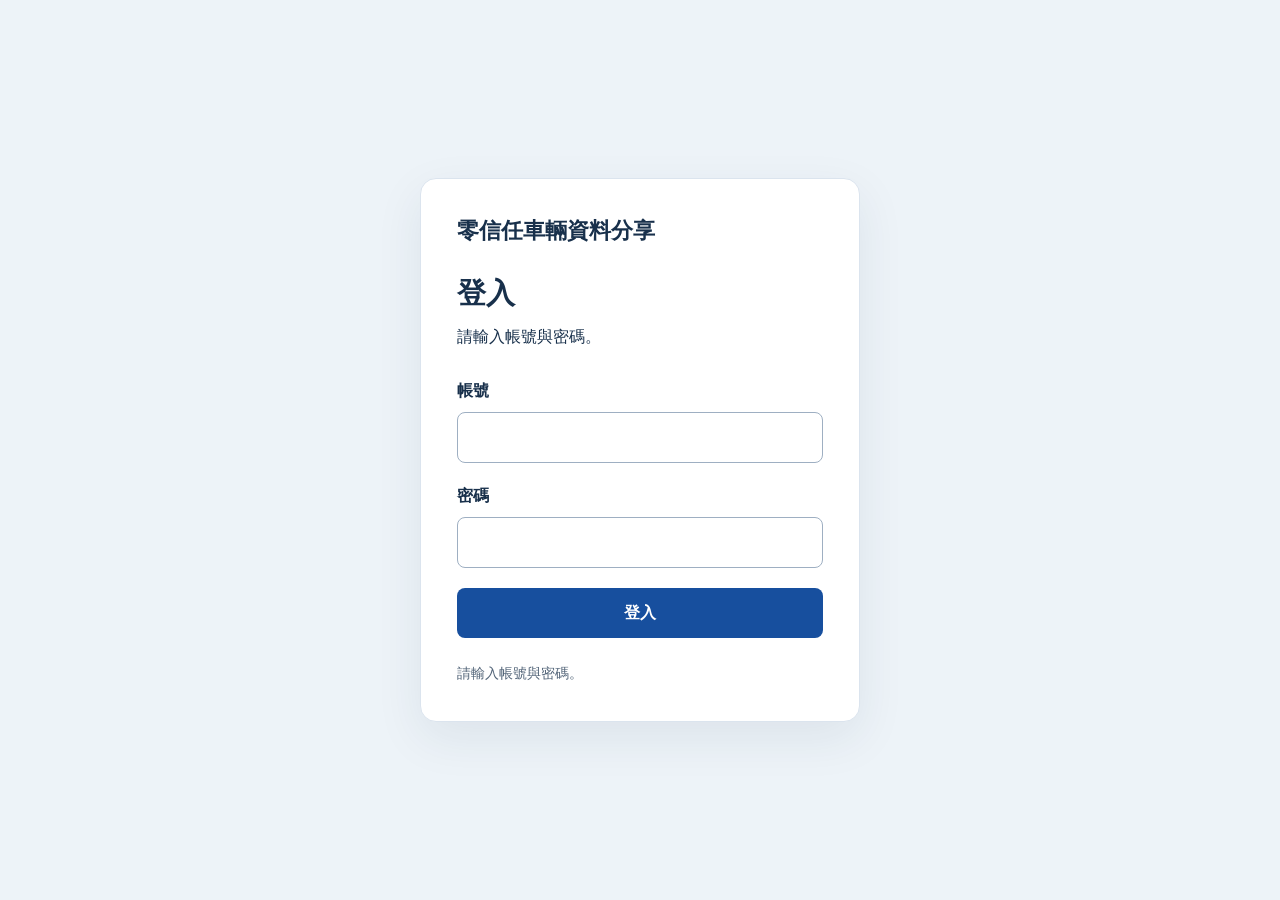
==== frontend/index.html @ cafd7618 "feat:新增 ndex.html，並更新 app.js、登入頁、樣式與 README 流程說明" ====
<!DOCTYPE html>
<html lang="zh-Hant">
<head>
    <meta charset="UTF-8">
    <meta name="viewport" content="width=device-width, initial-scale=1.0">
    <title>我的帳號｜零信任車輛資料分享</title>
    <link rel="stylesheet" href="style.css">
    <script src="app.js" defer></script>
</head>
<body>
    <main>
        <h1>零信任車輛資料分享</h1>
        <h2>我的帳號</h2>

        <section id="profile" hidden aria-label="目前使用者">
            <p class="account-row">
                <span>帳號</span>
                <strong id="current-username"></strong>
            </p>
            <p class="account-row">
                <span>角色</span>
                <strong id="current-role"></strong>
            </p>
            <button id="logout" type="button">登出</button>
        </section>

        <p id="message" role="status" aria-live="polite">
            正在向後端驗證登入憑證…
        </p>
        <noscript>此頁面需要 JavaScript 才能驗證登入狀態。</noscript>
    </main>
</body>
</html>
---- frontend/style.css ----
/* 基本配色與尺寸 */
:root {
    color-scheme: light;
    font-family: system-ui, -apple-system, BlinkMacSystemFont, "Segoe UI", sans-serif;
    color: #18304b;
    background: #edf3f8;
    line-height: 1.6;
}

* {
    box-sizing: border-box;
}

/* 登入卡片：手機與桌面皆置中 */
body {
    margin: 0;
    min-height: 100vh;
    min-height: 100svh;
    display: grid;
    place-items: center;
    padding: 24px;
}

main {
    width: 100%;
    max-width: 440px;
    padding: 36px;
    background: #fff;
    border: 1px solid #dbe4ee;
    border-radius: 16px;
    box-shadow: 0 16px 48px rgb(24 48 75 / 8%);
}

h1 {
    margin: 0 0 24px;
    font-size: 1.4rem;
    line-height: 1.4;
}

h2 {
    margin: 0 0 8px;
    font-size: 1.8rem;
}

p {
    margin: 0 0 20px;
}

/* 表單 */
form {
    margin-top: 28px;
}

label {
    display: block;
    margin-bottom: 8px;
    font-weight: 600;
}

input {
    width: 100%;
    padding: 12px 14px;
    border: 1px solid #9eafc2;
    border-radius: 8px;
    background: #fff;
    color: inherit;
    font: inherit;
}

input:focus-visible,
button:focus-visible {
    outline: 3px solid #2263bf;
    outline-offset: 3px;
}

button {
    width: 100%;
    min-height: 48px;
    padding: 12px 16px;
    border: 0;
    border-radius: 8px;
    background: #174f9e;
    color: #fff;
    font: inherit;
    font-weight: 600;
    cursor: pointer;
}

button:hover:not(:disabled) {
    background: #103c7b;
}

button:disabled {
    background: #e3e9f0;
    color: #526478;
    cursor: not-allowed;
}

#message {
    margin: 24px 0 0;
    color: #526478;
    font-size: 0.9rem;
    overflow-wrap: anywhere;
}

.account-row {
    display: flex;
    justify-content: space-between;
    gap: 24px;
    padding-bottom: 12px;
    border-bottom: 1px solid #dbe4ee;
}

.account-row strong {
    overflow-wrap: anywhere;
    text-align: right;
}

@media (max-width: 480px) {
    body {
        padding: 16px;
    }

    main {
        padding: 24px;
    }
}
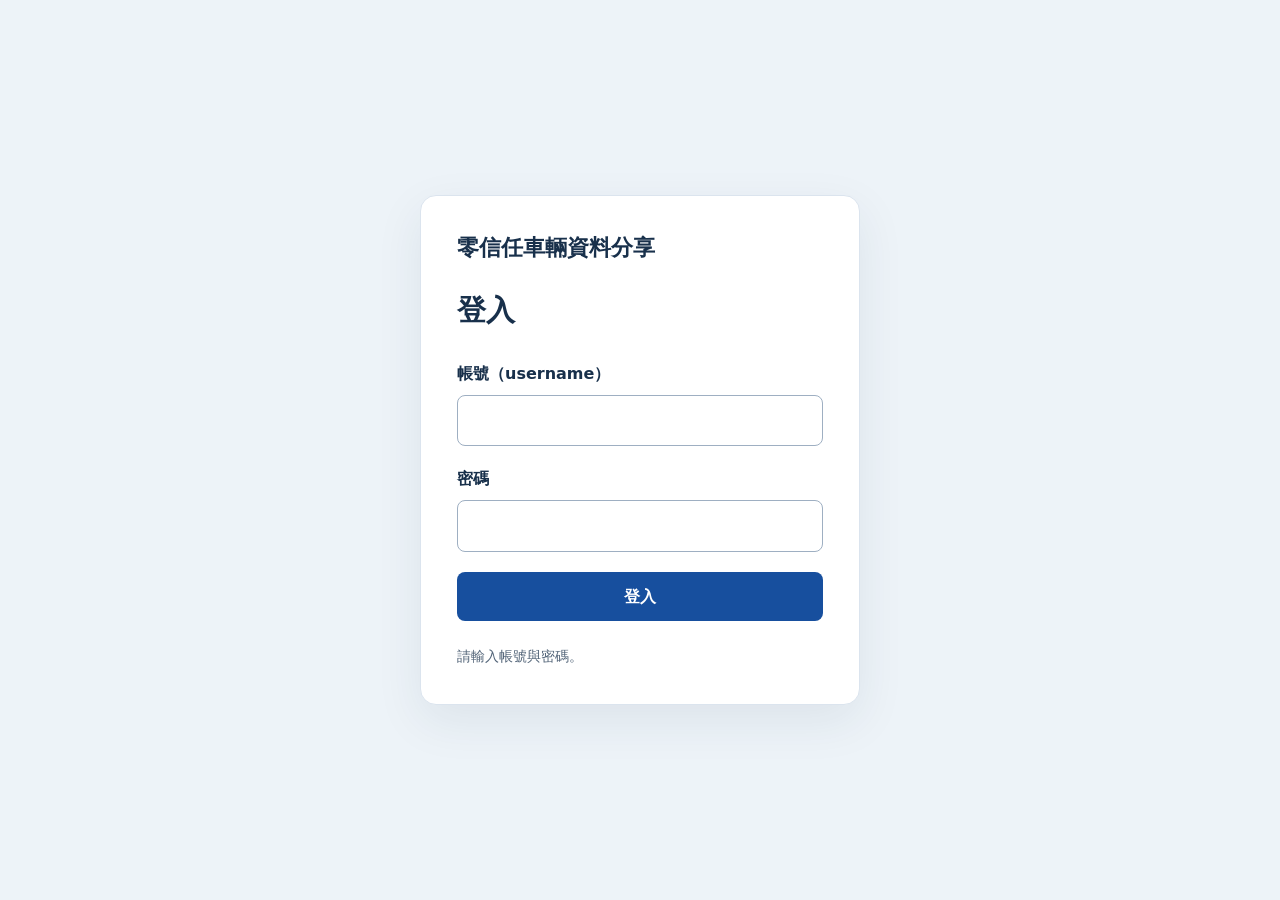
==== commit 8843771f: "feat: 新增六種身份工作區與資料存取權限 - 車主可查看及新增自己的車輛紀錄 - 訪客可查看交通概況統計 - 合作廠商可申請資料並於雙主管核准後查看分析 - 主管 A、B 可獨立核准或拒絕申請 -" ====
--- a/frontend/index.html
+++ b/frontend/index.html
@@ -8,7 +8,7 @@
     <script src="app.js" defer></script>
 </head>
 <body>
-    <main>
+    <main class="dashboard">
         <h1>零信任車輛資料分享</h1>
         <h2>我的帳號</h2>
 
@@ -24,6 +24,27 @@
             <button id="logout" type="button">登出</button>
         </section>
 
+        <section id="workspace" hidden aria-label="身份工作區">
+            <h2 id="workspace-title"></h2>
+            <p id="workspace-task"></p>
+            <div id="workspace-data"></div>
+            <form id="request-form" hidden>
+                <label for="purpose">資料使用目的（至少 10 字）</label>
+                <input id="purpose" name="purpose" minlength="10" maxlength="500" required>
+                <button type="submit">送出資料申請</button>
+            </form>
+            <form id="record-form" hidden>
+                <h3>提供車輛資料</h3>
+                <label>車輛編號<input name="vehicle_id" maxlength="32" required></label>
+                <label>紀錄時間<input name="recorded_at" type="datetime-local" required></label>
+                <label>緯度<input name="lat" type="number" min="-90" max="90" step="any" required></label>
+                <label>經度<input name="lng" type="number" min="-180" max="180" step="any" required></label>
+                <label>時速<input name="speed_kmh" type="number" min="0" max="300" step="any" required></label>
+                <button type="submit">新增我的紀錄</button>
+            </form>
+            <button id="refresh-workspace" type="button">重新整理資料</button>
+        </section>
+
         <p id="message" role="status" aria-live="polite">
             正在向後端驗證登入憑證…
         </p>
--- a/frontend/style.css
+++ b/frontend/style.css
@@ -125,3 +125,12 @@
         padding: 24px;
     }
 }
+
+main.dashboard { max-width: 1100px; }
+#workspace { margin-top: 32px; }
+.table-scroll { overflow-x: auto; margin-bottom: 24px; }
+table { width: 100%; border-collapse: collapse; font-size: .9rem; }
+th, td { padding: 12px; border-bottom: 1px solid #dbe4ee; text-align: left; overflow-wrap: anywhere; }
+th { background: #edf3f8; white-space: nowrap; }
+#workspace-data button { width: auto; margin: 8px; }
+#refresh-workspace { margin-top: 24px; }
